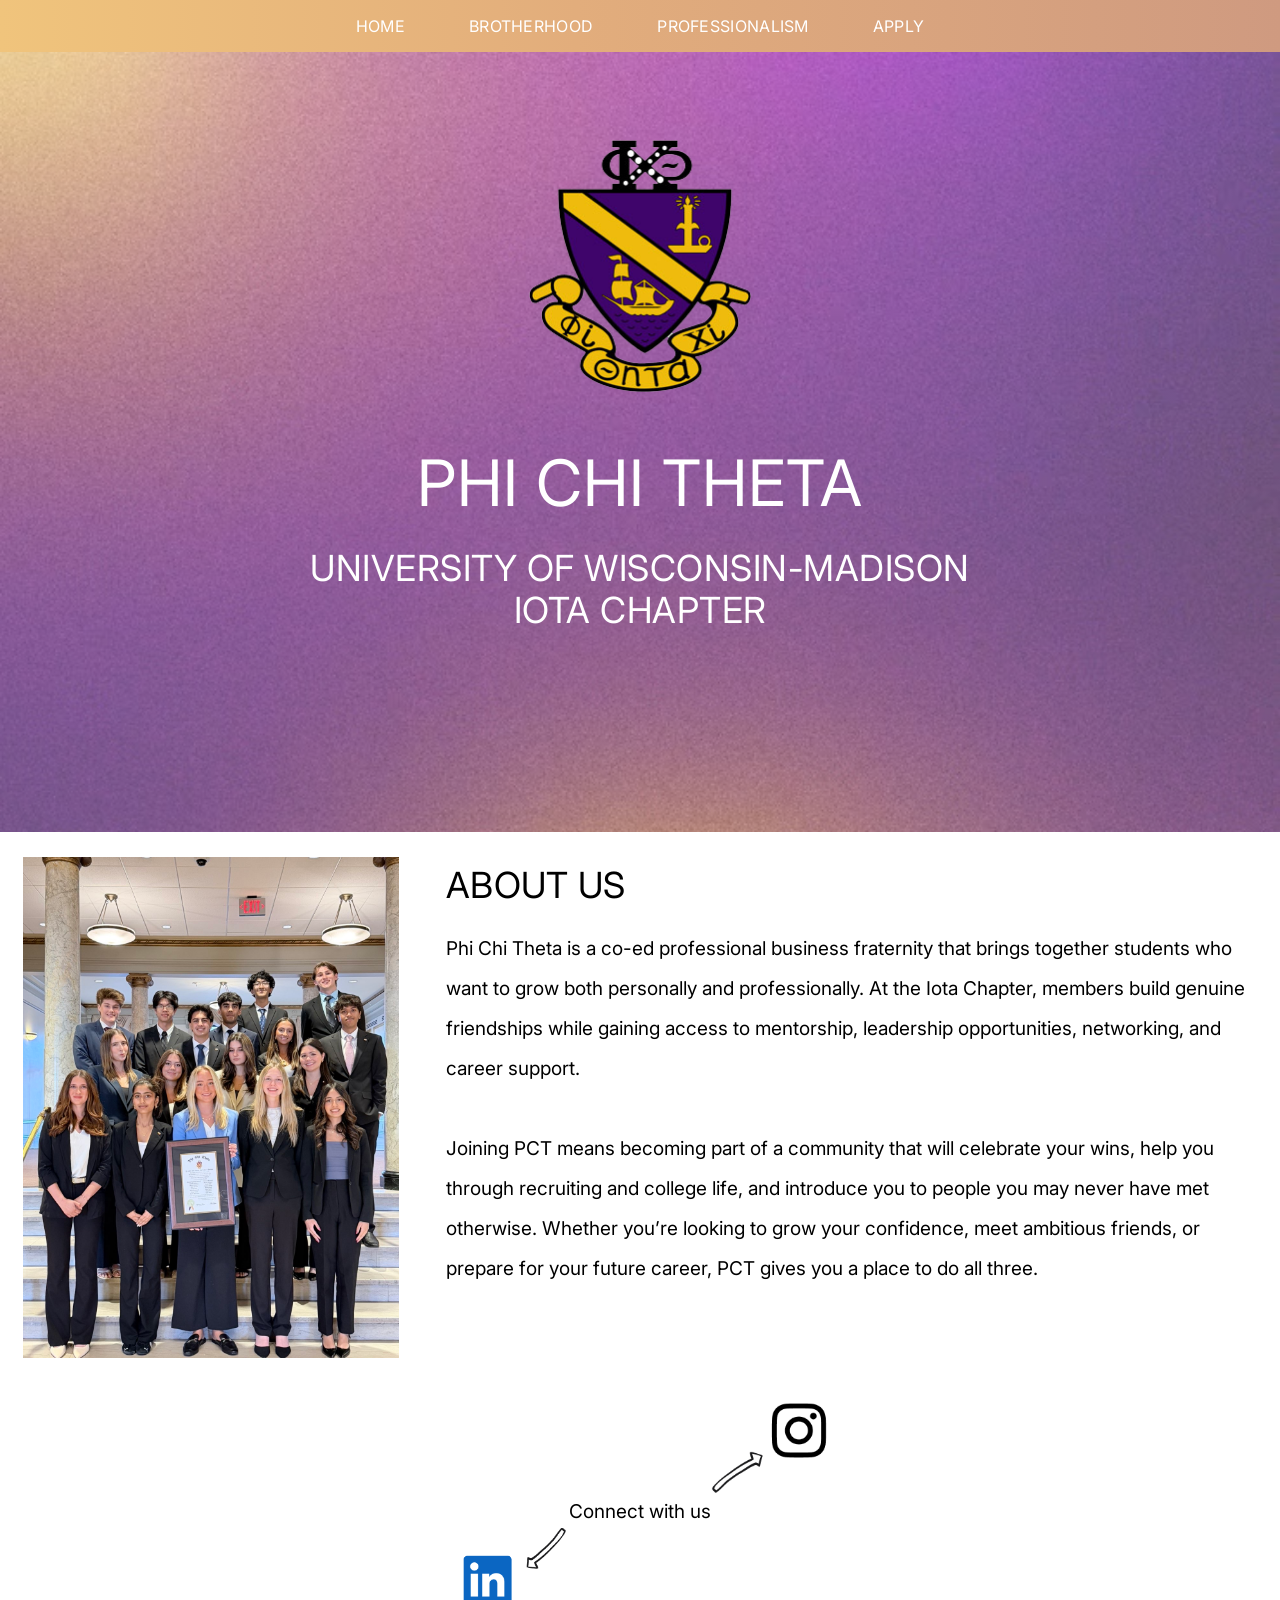
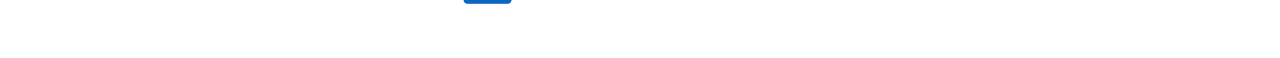
==== index.html @ 425372c4 "website" ====
<!doctype html>
<html lang="en">
  <head>
    <meta charset="UTF-8" />
    <meta name="viewport" content="width=device-width, initial-scale=1" />
    <title>Phi Chi Theta | UW-Madison Iota Chapter</title>
    <link rel="icon" href="assets/pct-logo.png" />
    <link rel="preconnect" href="https://fonts.googleapis.com" />
    <link rel="preconnect" href="https://fonts.gstatic.com" crossorigin />
    <link
      href="https://fonts.googleapis.com/css2?family=Inter:wght@400;500&display=swap"
      rel="stylesheet"
    />
    <style>
      * {
        box-sizing: border-box;
      }

      html,
      body {
        margin: 0;
        padding: 0;
        width: 100%;
        background: #ffffff;
        font-family:
          "Inter",
          -apple-system,
          BlinkMacSystemFont,
          "Segoe UI",
          Roboto,
          Helvetica,
          Arial,
          sans-serif;
        color: #000;
      }

      a {
        color: inherit;
        text-decoration: none;
      }

      /* ---------- NAV ---------- */
      .nav {
        width: 100%;
        height: 52px;
        display: flex;
        align-items: center;
        justify-content: center;
        gap: 64px;
        background: linear-gradient(
          90deg,
          #f0c47c 0%,
          #e2ad7c 45%,
          #cf9a80 100%
        );
      }

      .nav a {
        color: #ffffff;
        font-size: 16px;
        font-weight: 400;
        letter-spacing: 0.3px;
        text-transform: uppercase;
        transition: opacity 0.2s;
      }

      .nav a:hover {
        opacity: 0.8;
      }
      .nav a:focus-visible {
        outline: 2px solid #fff;
        outline-offset: 4px;
      }

      /* ---------- HERO ---------- */
      .hero {
        width: 100%;
        height: 780px;
        display: flex;
        flex-direction: column;
        align-items: center;
        padding-top: 88px;
        text-align: center;
        color: #ffffff;
        /* white overlay lightens the gradient image */
        background:
          linear-gradient(rgba(255, 255, 255, 0.3), rgba(255, 255, 255, 0.3)),
          url("assets/gradient.jpg") center / cover no-repeat;
      }

      .hero img {
        width: 222px;
        height: auto;
        display: block;
      }

      .hero h1 {
        margin: 56px 0 0;
        font-size: 64px;
        font-weight: 400;
        letter-spacing: 1px;
        line-height: 1.1;
      }

      .hero h2 {
        margin: 30px 0 0;
        font-size: 36px;
        font-weight: 400;
        letter-spacing: 0.5px;
        line-height: 1.15;
      }

      /* ---------- ABOUT ---------- */
      .about {
        width: 100%;
        display: flex;
        align-items: flex-start;
        gap: 47px;
        padding: 25px 23px 0 23px;
      }

      .about img {
        width: 376px;
        height: 501px;
        object-fit: cover;
        flex-shrink: 0;
        display: block;
      }

      .about-text {
        flex: 1;
        max-width: 800px;
        padding-top: 6px;
      }

      .about-text h3 {
        margin: 0 0 22px;
        font-size: 36px;
        font-weight: 400;
        letter-spacing: 0.3px;
      }

      .about-text p {
        margin: 0 0 40px;
        font-size: 19px;
        line-height: 40px;
      }

      .about-text p:last-child {
        margin-bottom: 0;
      }

      /* ---------- CONNECT ---------- */
      .connect {
        position: relative;
        width: 100%;
        height: 290px;
        margin-top: 10px;
      }

      .connect-label {
        position: absolute;
        top: 132px;
        left: 50%;
        transform: translateX(-50%);
        font-size: 19px;
        white-space: nowrap;
        margin: 0;
      }

      .connect .ig {
        position: absolute;
        top: 0;
        left: calc(50% + 34px);
        width: 200px;
      }

      .connect .li {
        position: absolute;
        top: 153px;
        left: calc(50% - 195px);
        width: 136px;
      }

      .connect img {
        width: 100%;
        height: auto;
        display: block;
      }
      .connect a:hover img {
        opacity: 0.8;
      }

      /* ---------- MOBILE ---------- */
      @media (max-width: 900px) {
        .nav {
          gap: 22px;
          padding: 0 12px;
        }
        .nav a {
          font-size: 12px;
        }

        .hero {
          height: auto;
          min-height: 560px;
          padding: 60px 20px 80px;
        }
        .hero img {
          width: 160px;
        }
        .hero h1 {
          font-size: 42px;
          margin-top: 40px;
        }
        .hero h2 {
          font-size: 22px;
        }

        .about {
          flex-direction: column;
          align-items: center;
          gap: 28px;
          padding: 25px 20px 0;
        }
        .about img {
          width: 100%;
          max-width: 376px;
          height: auto;
          aspect-ratio: 376 / 501;
        }
        .about-text p {
          font-size: 17px;
          line-height: 32px;
          margin-bottom: 28px;
        }
        .about-text h3 {
          font-size: 30px;
        }
      }

      @media (max-width: 480px) {
        .nav {
          gap: 14px;
        }
        .nav a {
          font-size: 10px;
        }
        .connect .ig {
          left: calc(50% + 10px);
          width: 160px;
        }
        .connect .li {
          left: calc(50% - 150px);
          width: 110px;
        }
      }
    </style>
  </head>
  <body>
    <nav class="nav">
      <a href="index.html">Home</a>
      <a href="brotherhood.html">Brotherhood</a>
      <a href="professionalism.html">Professionalism</a>
      <a href="apply.html">Apply</a>
    </nav>

    <header class="hero">
      <img src="assets/pct-logo.png" alt="Phi Chi Theta crest" />
      <h1>PHI CHI THETA</h1>
      <h2>UNIVERSITY OF WISCONSIN-MADISON<br />IOTA CHAPTER</h2>
    </header>

    <main>
      <section class="about">
        <img
          src="assets/group-photo.jpg"
          alt="Phi Chi Theta Iota Chapter members holding the chapter charter"
        />
        <div class="about-text">
          <h3>ABOUT US</h3>
          <p>
            Phi Chi Theta is a co-ed professional business fraternity that
            brings together students who want to grow both personally and
            professionally. At the Iota Chapter, members build genuine
            friendships while gaining access to mentorship, leadership
            opportunities, networking, and career support.
          </p>
          <p>
            Joining PCT means becoming part of a community that will celebrate
            your wins, help you through recruiting and college life, and
            introduce you to people you may never have met otherwise. Whether
            you’re looking to grow your confidence, meet ambitious friends, or
            prepare for your future career, PCT gives you a place to do all
            three.
          </p>
        </div>
      </section>

      <section class="connect">
        <a
          class="ig"
          href="https://www.instagram.com/pctwisco/"
          target="_blank"
          rel="noopener"
          aria-label="Phi Chi Theta on Instagram"
        >
          <img src="assets/instagram-connect.png" alt="Instagram" />
        </a>
        <p class="connect-label">Connect with us</p>
        <a
          class="li"
          href="https://www.linkedin.com/company/phi-chi-theta-business-fraternity/"
          target="_blank"
          rel="noopener"
          aria-label="Phi Chi Theta on LinkedIn"
        >
          <img src="assets/linkedin-connect.png" alt="LinkedIn" />
        </a>
      </section>
    </main>
  </body>
</html>
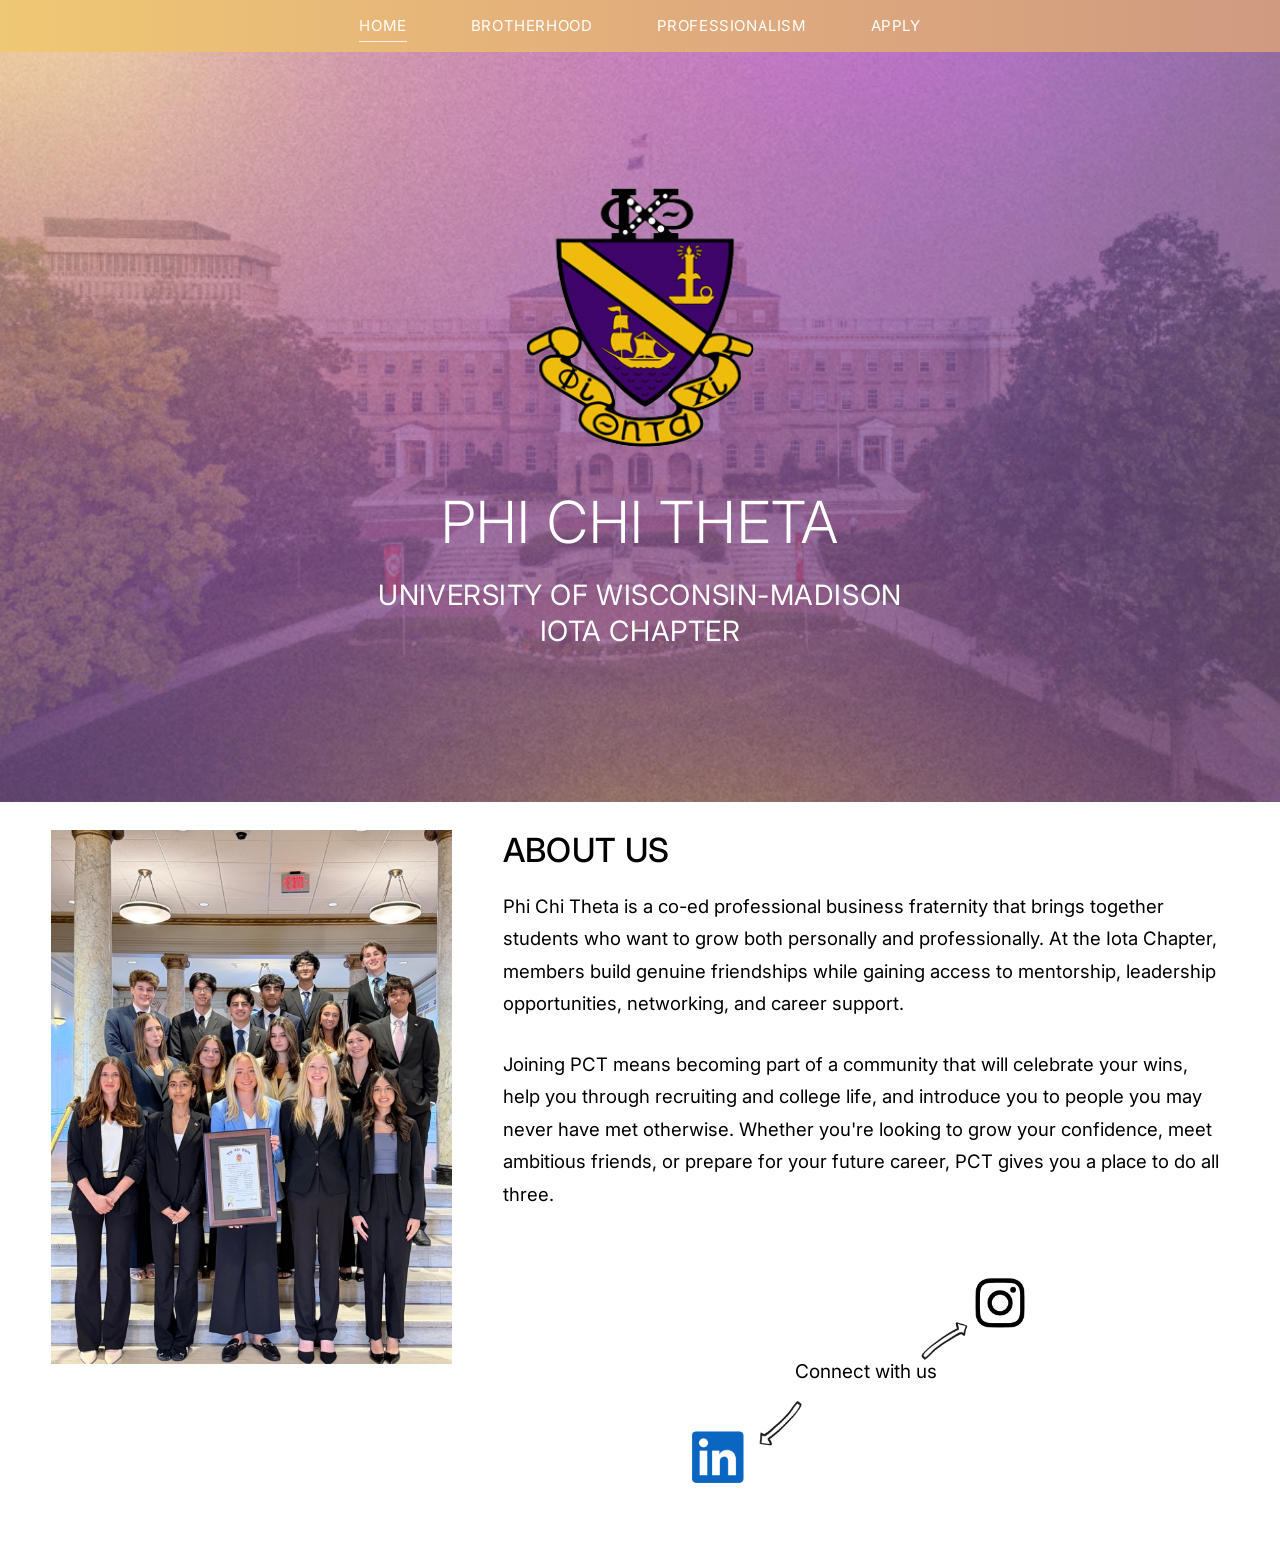
==== commit 94c342ac: "DONE" ====
--- a/index.html
+++ b/index.html
@@ -2,283 +2,54 @@
 <html lang="en">
   <head>
     <meta charset="UTF-8" />
-    <meta name="viewport" content="width=device-width, initial-scale=1" />
-    <title>Phi Chi Theta | UW-Madison Iota Chapter</title>
+    <meta
+      name="viewport"
+      content="width=device-width, initial-scale=1, viewport-fit=cover"
+    />
+    <meta name="theme-color" content="#efc874" />
+    <title>Phi Chi Theta | UW–Madison Iota Chapter</title>
     <link rel="icon" href="assets/pct-logo.png" />
+    <link rel="apple-touch-icon" href="assets/pct-logo.png" />
     <link rel="preconnect" href="https://fonts.googleapis.com" />
     <link rel="preconnect" href="https://fonts.gstatic.com" crossorigin />
     <link
-      href="https://fonts.googleapis.com/css2?family=Inter:wght@400;500&display=swap"
+      href="https://fonts.googleapis.com/css2?family=Inter:wght@300;400;500;600&display=swap"
       rel="stylesheet"
     />
-    <style>
-      * {
-        box-sizing: border-box;
-      }
-
-      html,
-      body {
-        margin: 0;
-        padding: 0;
-        width: 100%;
-        background: #ffffff;
-        font-family:
-          "Inter",
-          -apple-system,
-          BlinkMacSystemFont,
-          "Segoe UI",
-          Roboto,
-          Helvetica,
-          Arial,
-          sans-serif;
-        color: #000;
-      }
-
-      a {
-        color: inherit;
-        text-decoration: none;
-      }
-
-      /* ---------- NAV ---------- */
-      .nav {
-        width: 100%;
-        height: 52px;
-        display: flex;
-        align-items: center;
-        justify-content: center;
-        gap: 64px;
-        background: linear-gradient(
-          90deg,
-          #f0c47c 0%,
-          #e2ad7c 45%,
-          #cf9a80 100%
-        );
-      }
-
-      .nav a {
-        color: #ffffff;
-        font-size: 16px;
-        font-weight: 400;
-        letter-spacing: 0.3px;
-        text-transform: uppercase;
-        transition: opacity 0.2s;
-      }
-
-      .nav a:hover {
-        opacity: 0.8;
-      }
-      .nav a:focus-visible {
-        outline: 2px solid #fff;
-        outline-offset: 4px;
-      }
-
-      /* ---------- HERO ---------- */
-      .hero {
-        width: 100%;
-        height: 780px;
-        display: flex;
-        flex-direction: column;
-        align-items: center;
-        padding-top: 88px;
-        text-align: center;
-        color: #ffffff;
-        /* white overlay lightens the gradient image */
-        background:
-          linear-gradient(rgba(255, 255, 255, 0.3), rgba(255, 255, 255, 0.3)),
-          url("assets/gradient.jpg") center / cover no-repeat;
-      }
-
-      .hero img {
-        width: 222px;
-        height: auto;
-        display: block;
-      }
-
-      .hero h1 {
-        margin: 56px 0 0;
-        font-size: 64px;
-        font-weight: 400;
-        letter-spacing: 1px;
-        line-height: 1.1;
-      }
-
-      .hero h2 {
-        margin: 30px 0 0;
-        font-size: 36px;
-        font-weight: 400;
-        letter-spacing: 0.5px;
-        line-height: 1.15;
-      }
-
-      /* ---------- ABOUT ---------- */
-      .about {
-        width: 100%;
-        display: flex;
-        align-items: flex-start;
-        gap: 47px;
-        padding: 25px 23px 0 23px;
-      }
-
-      .about img {
-        width: 376px;
-        height: 501px;
-        object-fit: cover;
-        flex-shrink: 0;
-        display: block;
-      }
-
-      .about-text {
-        flex: 1;
-        max-width: 800px;
-        padding-top: 6px;
-      }
-
-      .about-text h3 {
-        margin: 0 0 22px;
-        font-size: 36px;
-        font-weight: 400;
-        letter-spacing: 0.3px;
-      }
-
-      .about-text p {
-        margin: 0 0 40px;
-        font-size: 19px;
-        line-height: 40px;
-      }
-
-      .about-text p:last-child {
-        margin-bottom: 0;
-      }
-
-      /* ---------- CONNECT ---------- */
-      .connect {
-        position: relative;
-        width: 100%;
-        height: 290px;
-        margin-top: 10px;
-      }
-
-      .connect-label {
-        position: absolute;
-        top: 132px;
-        left: 50%;
-        transform: translateX(-50%);
-        font-size: 19px;
-        white-space: nowrap;
-        margin: 0;
-      }
-
-      .connect .ig {
-        position: absolute;
-        top: 0;
-        left: calc(50% + 34px);
-        width: 200px;
-      }
-
-      .connect .li {
-        position: absolute;
-        top: 153px;
-        left: calc(50% - 195px);
-        width: 136px;
-      }
-
-      .connect img {
-        width: 100%;
-        height: auto;
-        display: block;
-      }
-      .connect a:hover img {
-        opacity: 0.8;
-      }
-
-      /* ---------- MOBILE ---------- */
-      @media (max-width: 900px) {
-        .nav {
-          gap: 22px;
-          padding: 0 12px;
-        }
-        .nav a {
-          font-size: 12px;
-        }
-
-        .hero {
-          height: auto;
-          min-height: 560px;
-          padding: 60px 20px 80px;
-        }
-        .hero img {
-          width: 160px;
-        }
-        .hero h1 {
-          font-size: 42px;
-          margin-top: 40px;
-        }
-        .hero h2 {
-          font-size: 22px;
-        }
-
-        .about {
-          flex-direction: column;
-          align-items: center;
-          gap: 28px;
-          padding: 25px 20px 0;
-        }
-        .about img {
-          width: 100%;
-          max-width: 376px;
-          height: auto;
-          aspect-ratio: 376 / 501;
-        }
-        .about-text p {
-          font-size: 17px;
-          line-height: 32px;
-          margin-bottom: 28px;
-        }
-        .about-text h3 {
-          font-size: 30px;
-        }
-      }
-
-      @media (max-width: 480px) {
-        .nav {
-          gap: 14px;
-        }
-        .nav a {
-          font-size: 10px;
-        }
-        .connect .ig {
-          left: calc(50% + 10px);
-          width: 160px;
-        }
-        .connect .li {
-          left: calc(50% - 150px);
-          width: 110px;
-        }
-      }
-    </style>
+    <link rel="stylesheet" href="style.css" />
   </head>
   <body>
-    <nav class="nav">
-      <a href="index.html">Home</a>
+    <nav class="nav" aria-label="Primary navigation">
+      <a href="index.html" aria-current="page">Home</a>
       <a href="brotherhood.html">Brotherhood</a>
       <a href="professionalism.html">Professionalism</a>
       <a href="apply.html">Apply</a>
     </nav>
 
-    <header class="hero">
-      <img src="assets/pct-logo.png" alt="Phi Chi Theta crest" />
-      <h1>PHI CHI THETA</h1>
-      <h2>UNIVERSITY OF WISCONSIN-MADISON<br />IOTA CHAPTER</h2>
-    </header>
+    <main>
+      <section class="home-hero photo-hero">
+        <div>
+          <img
+            class="crest"
+            src="assets/pct-logo.png"
+            alt="Phi Chi Theta crest"
+          />
+          <h1>PHI CHI THETA</h1>
+          <p class="chapter">
+            UNIVERSITY OF WISCONSIN-MADISON<br />IOTA CHAPTER
+          </p>
+        </div>
+      </section>
 
-    <main>
       <section class="about">
         <img
+          class="about-photo"
           src="assets/group-photo.jpg"
-          alt="Phi Chi Theta Iota Chapter members holding the chapter charter"
+          alt="Phi Chi Theta Iota Chapter members"
         />
-        <div class="about-text">
-          <h3>ABOUT US</h3>
+
+        <div class="about-copy">
+          <h2>ABOUT US</h2>
           <p>
             Phi Chi Theta is a co-ed professional business fraternity that
             brings together students who want to grow both personally and
@@ -290,33 +61,42 @@
             Joining PCT means becoming part of a community that will celebrate
             your wins, help you through recruiting and college life, and
             introduce you to people you may never have met otherwise. Whether
-            you’re looking to grow your confidence, meet ambitious friends, or
+            you're looking to grow your confidence, meet ambitious friends, or
             prepare for your future career, PCT gives you a place to do all
             three.
           </p>
+          <div class="connect">
+            <div
+              class="connect-map"
+              role="group"
+              aria-label="Connect with Phi Chi Theta"
+            >
+              <span class="connect-label">Connect with us</span>
+              <a
+                class="linkedin"
+                href="https://www.linkedin.com/company/phichitheta-uw-madison/"
+                target="_blank"
+                rel="noopener noreferrer"
+              >
+                <img
+                  src="assets/linkedin-connect.png"
+                  alt="Phi Chi Theta on LinkedIn"
+                />
+              </a>
+              <a
+                class="instagram"
+                href="https://www.instagram.com/pctwisco/"
+                target="_blank"
+                rel="noopener noreferrer"
+              >
+                <img
+                  src="assets/instagram-connect.png"
+                  alt="PCT Wisconsin on Instagram"
+                />
+              </a>
+            </div>
+          </div>
         </div>
-      </section>
-
-      <section class="connect">
-        <a
-          class="ig"
-          href="https://www.instagram.com/pctwisco/"
-          target="_blank"
-          rel="noopener"
-          aria-label="Phi Chi Theta on Instagram"
-        >
-          <img src="assets/instagram-connect.png" alt="Instagram" />
-        </a>
-        <p class="connect-label">Connect with us</p>
-        <a
-          class="li"
-          href="https://www.linkedin.com/company/phi-chi-theta-business-fraternity/"
-          target="_blank"
-          rel="noopener"
-          aria-label="Phi Chi Theta on LinkedIn"
-        >
-          <img src="assets/linkedin-connect.png" alt="LinkedIn" />
-        </a>
       </section>
     </main>
   </body>
--- a/style.css
+++ b/style.css
@@ -0,0 +1,574 @@
+/* =========================================================
+   Phi Chi Theta | UW–Madison Iota Chapter
+   Shared styles for index, brotherhood, professionalism, apply
+   ========================================================= */
+
+:root {
+  --ink: #000;
+  --muted: #7a7a7a;
+  --white: #fff;
+  --nav-gradient: linear-gradient(90deg, #efc874 0%, #e2ad7c 50%, #cf9a80 100%);
+  --button: #f1d9c8;
+  --page-pad: clamp(20px, 4vw, 56px);
+  --font:
+    "Inter", -apple-system, BlinkMacSystemFont, "Segoe UI", Roboto, Helvetica,
+    Arial, sans-serif;
+}
+
+*,
+*::before,
+*::after {
+  box-sizing: border-box;
+}
+
+html {
+  -webkit-text-size-adjust: 100%;
+  text-size-adjust: 100%;
+}
+
+html,
+body {
+  margin: 0;
+  padding: 0;
+  width: 100%;
+  overflow-x: hidden;
+}
+
+body {
+  background: var(--white);
+  color: var(--ink);
+  font-family: var(--font);
+  -webkit-font-smoothing: antialiased;
+  -webkit-tap-highlight-color: transparent;
+}
+
+img {
+  max-width: 100%;
+  display: block;
+}
+
+a {
+  color: inherit;
+  text-decoration: none;
+}
+
+/* ---------- NAV ---------- */
+.nav {
+  width: 100%;
+  min-height: 52px;
+  display: flex;
+  flex-wrap: wrap;
+  align-items: center;
+  justify-content: center;
+  gap: 8px 64px;
+  padding: env(safe-area-inset-top, 0px)
+    max(12px, env(safe-area-inset-right, 0px)) 0
+    max(12px, env(safe-area-inset-left, 0px));
+  background: var(--nav-gradient);
+}
+
+.nav a {
+  color: var(--white);
+  font-size: 15px;
+  font-weight: 400;
+  letter-spacing: 0.04em;
+  text-transform: uppercase;
+  padding: 6px 0;
+  border-bottom: 1px solid transparent;
+  transition: opacity 0.2s;
+}
+
+.nav a:hover {
+  opacity: 0.8;
+}
+
+.nav a[aria-current="page"] {
+  border-bottom-color: rgba(255, 255, 255, 0.8);
+}
+
+a:focus-visible,
+button:focus-visible {
+  outline: 2px solid currentColor;
+  outline-offset: 4px;
+}
+
+/* ---------- BACKGROUNDS ---------- */
+/* lightened purple gradient */
+.gradient-bg {
+  background:
+    linear-gradient(rgba(255, 255, 255, 0.3), rgba(255, 255, 255, 0.3)),
+    url("assets/gradient.jpg") center / cover no-repeat;
+}
+
+/* Bascom Hall photo washed with the purple gradient */
+.photo-hero {
+  position: relative;
+  isolation: isolate;
+  color: var(--white);
+  text-align: center;
+  background: #8e5fb3 url("assets/bascom.jpg") center 40% / cover no-repeat;
+}
+
+.photo-hero::before {
+  content: "";
+  position: absolute;
+  inset: 0;
+  z-index: -1;
+  background:
+    linear-gradient(rgba(255, 255, 255, 0.3), rgba(255, 255, 255, 0.3)),
+    url("assets/gradient.jpg") center / cover no-repeat;
+  opacity: 0.78;
+}
+
+/* ---------- SHARED TYPE ---------- */
+.section-title {
+  margin: 0;
+  font-size: clamp(26px, 3.2vw, 40px);
+  font-weight: 400;
+  letter-spacing: 0.02em;
+  line-height: 1.2;
+  text-transform: uppercase;
+}
+
+.lead {
+  margin: 12px auto 0;
+  max-width: 34ch;
+  font-size: clamp(16px, 1.5vw, 19px);
+  line-height: 1.5;
+}
+
+.signature {
+  margin: 28px 0 0;
+  font-size: 15px;
+  line-height: 1.6;
+}
+
+.signature span {
+  display: block;
+  color: var(--muted);
+}
+
+.signature-mark {
+  width: 110px;
+  margin-top: 8px;
+}
+
+/* ---------- HOME: HERO ---------- */
+.home-hero {
+  min-height: min(750px, calc(100svh - 52px));
+  display: flex;
+  align-items: center;
+  justify-content: center;
+  padding: 56px var(--page-pad) 72px;
+}
+
+.home-hero .crest {
+  width: clamp(150px, 18vw, 228px);
+  height: auto;
+  margin: 0 auto 40px;
+}
+
+.home-hero h1 {
+  margin: 0 0 20px;
+  font-size: clamp(38px, 4.6vw, 58px);
+  font-weight: 300;
+  letter-spacing: 0.02em;
+}
+
+.home-hero .chapter {
+  margin: 0;
+  font-size: clamp(18px, 2.2vw, 28px);
+  font-weight: 400;
+  line-height: 1.3;
+  letter-spacing: 0.02em;
+}
+
+/* ---------- HOME: ABOUT ---------- */
+.about {
+  display: grid;
+  grid-template-columns: minmax(300px, 34%) 1fr;
+  gap: clamp(28px, 4vw, 56px);
+  padding: 28px var(--page-pad) 56px;
+}
+
+.about-photo {
+  width: 100%;
+  height: auto;
+  aspect-ratio: 3 / 4;
+  max-height: 560px;
+  object-fit: cover;
+  object-position: center top;
+}
+
+.about-copy h2 {
+  margin: 0 0 20px;
+  font-size: clamp(26px, 2.6vw, 34px);
+  font-weight: 500;
+  letter-spacing: 0.01em;
+}
+
+.about-copy p {
+  max-width: 68ch;
+  margin: 0 0 28px;
+  font-size: clamp(16px, 1.45vw, 19px);
+  line-height: 1.75;
+}
+
+/* ---------- PROFESSIONALISM ---------- */
+.companies {
+  padding: 48px var(--page-pad) 64px;
+  color: var(--white);
+  text-align: center;
+}
+
+.logo-grid {
+  max-width: 1200px;
+  margin: 48px auto 0;
+  display: grid;
+  grid-template-columns: repeat(3, 1fr);
+  align-items: center;
+  justify-items: center;
+  gap: 48px 40px;
+}
+
+.logo-grid img {
+  width: auto;
+  max-width: 100%;
+  max-height: 120px;
+  object-fit: contain;
+}
+
+.intro {
+  padding: 24px var(--page-pad) 28px;
+}
+
+.intro p {
+  margin: 0;
+  font-size: clamp(16px, 1.5vw, 20px);
+  line-height: 1.45;
+}
+
+.band {
+  height: 40px;
+}
+
+/* ---------- APPLY: RECRUITMENT PROCESS ---------- */
+.process {
+  padding: 48px var(--page-pad) 72px;
+}
+
+.process .lead {
+  max-width: 62ch;
+}
+
+.steps {
+  list-style: none;
+  margin: 56px auto 0;
+  padding: 0;
+  display: grid;
+  gap: 14px;
+  font-size: clamp(16px, 1.5vw, 19px);
+  line-height: 1.45;
+}
+
+.steps strong {
+  display: block;
+  font-weight: 600;
+}
+
+.btn {
+  display: inline-flex;
+  align-items: center;
+  gap: 10px;
+  margin-top: 48px;
+  padding: 18px 40px;
+  min-height: 48px;
+  border-radius: 12px;
+  background: var(--button);
+  color: var(--ink);
+  font-size: 16px;
+  font-weight: 500;
+  letter-spacing: 0.04em;
+  text-transform: uppercase;
+  transition: background 0.2s;
+}
+
+.btn:hover {
+  background: #f7e6da;
+}
+
+/* ---------- MESSAGE SECTIONS (recruitment + president) ---------- */
+.message {
+  display: grid;
+  gap: clamp(28px, 4vw, 56px);
+  padding: 48px var(--page-pad) 56px;
+  align-items: start;
+}
+
+.message h2 {
+  margin: 0 0 18px;
+  font-size: clamp(24px, 2.4vw, 32px);
+  font-weight: 400;
+  line-height: 1.2;
+  text-transform: uppercase;
+}
+
+.message p {
+  margin: 0 0 18px;
+  max-width: 62ch;
+  font-size: clamp(16px, 1.35vw, 18px);
+  line-height: 1.75;
+}
+
+.recruit-message {
+  grid-template-columns: minmax(0, 1fr) minmax(0, 1fr);
+}
+
+.photo-grid {
+  display: grid;
+  grid-template-columns: 1fr 1fr;
+  gap: 16px;
+}
+
+.photo-grid img {
+  width: 100%;
+  aspect-ratio: 4 / 5;
+  object-fit: cover;
+}
+
+.president {
+  padding: 48px var(--page-pad) 64px;
+}
+
+.president > h2 {
+  margin: 0 0 40px;
+  text-align: center;
+  font-size: clamp(22px, 2.4vw, 32px);
+  font-weight: 400;
+  line-height: 1.25;
+  text-transform: uppercase;
+}
+
+.president .message {
+  grid-template-columns: minmax(0, 1.4fr) minmax(0, 1fr);
+  padding: 0;
+}
+
+.president .message p {
+  line-height: 1.6;
+}
+
+.leaders-photo {
+  width: 100%;
+  aspect-ratio: 3 / 4;
+  object-fit: cover;
+}
+
+/* ---------- BROTHERHOOD: TEAM GRID ---------- */
+.team {
+  padding: 48px var(--page-pad) 32px;
+}
+
+.team-grid {
+  --cols: 5;
+  --gap: clamp(16px, 2.2vw, 32px);
+  max-width: 1180px;
+  margin: 0 auto;
+  padding: 0;
+  list-style: none;
+  display: flex;
+  flex-wrap: wrap;
+  justify-content: center;
+  gap: 32px var(--gap);
+}
+
+.member {
+  flex: 0 0 calc((100% - (var(--cols) - 1) * var(--gap)) / var(--cols));
+  text-align: center;
+  color: var(--white);
+}
+
+.member img {
+  width: 100%;
+  aspect-ratio: 3 / 4;
+  object-fit: cover;
+  object-position: center top;
+  background: rgba(255, 255, 255, 0.2);
+}
+
+.member h3 {
+  margin: 12px 0 2px;
+  font-size: clamp(14px, 1.3vw, 17px);
+  font-weight: 500;
+  line-height: 1.3;
+}
+
+.member p {
+  margin: 0;
+  font-size: clamp(12px, 1.1vw, 15px);
+  line-height: 1.35;
+  color: rgba(255, 255, 255, 0.78);
+}
+
+/* ---------- CONNECT WITH US ---------- */
+.connect {
+  display: flex;
+  justify-content: center;
+  padding: 24px var(--page-pad) calc(40px + env(safe-area-inset-bottom, 0px));
+}
+
+.connect-map {
+  position: relative;
+  width: min(430px, 92%);
+  aspect-ratio: 430 / 250;
+}
+
+.connect-label {
+  position: absolute;
+  left: 50%;
+  top: 50%;
+  transform: translate(-50%, -50%);
+  font-size: clamp(15px, 1.5vw, 19px);
+  white-space: nowrap;
+  z-index: 2;
+}
+
+.connect-map a {
+  position: absolute;
+  display: block;
+}
+
+.connect-map .instagram {
+  width: 42%;
+  right: 3%;
+  top: 0;
+}
+
+.connect-map .linkedin {
+  width: 34%;
+  left: 5%;
+  bottom: 0;
+}
+
+.connect-map img {
+  width: 100%;
+  height: auto;
+}
+
+/* the icon PNGs have white backgrounds; multiply drops them on color */
+.on-color .connect-map img {
+  mix-blend-mode: multiply;
+}
+
+.about-copy .connect {
+  padding: 8px 0 0;
+}
+
+/* ---------- TABLET ---------- */
+@media (max-width: 900px) {
+  .nav {
+    gap: 6px 28px;
+  }
+  .nav a {
+    font-size: 13px;
+  }
+
+  .about,
+  .recruit-message,
+  .president .message {
+    grid-template-columns: 1fr;
+  }
+
+  .about-photo {
+    max-height: 640px;
+  }
+
+  .logo-grid {
+    grid-template-columns: repeat(2, 1fr);
+    gap: 40px 32px;
+  }
+  .logo-grid img {
+    max-height: 84px;
+  }
+
+  .team-grid {
+    --cols: 3;
+  }
+
+  .leaders-photo {
+    max-width: 520px;
+    margin: 0 auto;
+  }
+}
+
+/* ---------- PHONE ---------- */
+@media (max-width: 560px) {
+  .nav {
+    min-height: 46px;
+    gap: 4px 16px;
+    padding-top: calc(6px + env(safe-area-inset-top, 0px));
+    padding-bottom: 6px;
+  }
+  .nav a {
+    font-size: 11px;
+  }
+
+  .home-hero {
+    min-height: calc(100svh - 46px);
+    max-height: 760px;
+    padding-top: 40px;
+    padding-bottom: 56px;
+  }
+  .home-hero .crest {
+    margin-bottom: 30px;
+  }
+
+  .companies {
+    padding-top: 36px;
+    padding-bottom: 44px;
+  }
+  .logo-grid {
+    margin-top: 36px;
+    gap: 32px 20px;
+  }
+  .logo-grid img {
+    max-height: 64px;
+  }
+
+  .process {
+    padding-top: 40px;
+    padding-bottom: 56px;
+  }
+  .steps {
+    margin-top: 36px;
+    gap: 16px;
+  }
+  .btn {
+    margin-top: 36px;
+    padding: 16px 32px;
+  }
+
+  .message,
+  .president {
+    padding-top: 36px;
+  }
+
+  .photo-grid {
+    gap: 10px;
+  }
+
+  .president > h2 {
+    margin-bottom: 28px;
+  }
+
+  .team-grid {
+    --cols: 2;
+    row-gap: 28px;
+  }
+}
+
+@media (prefers-reduced-motion: reduce) {
+  * {
+    transition: none !important;
+  }
+}
